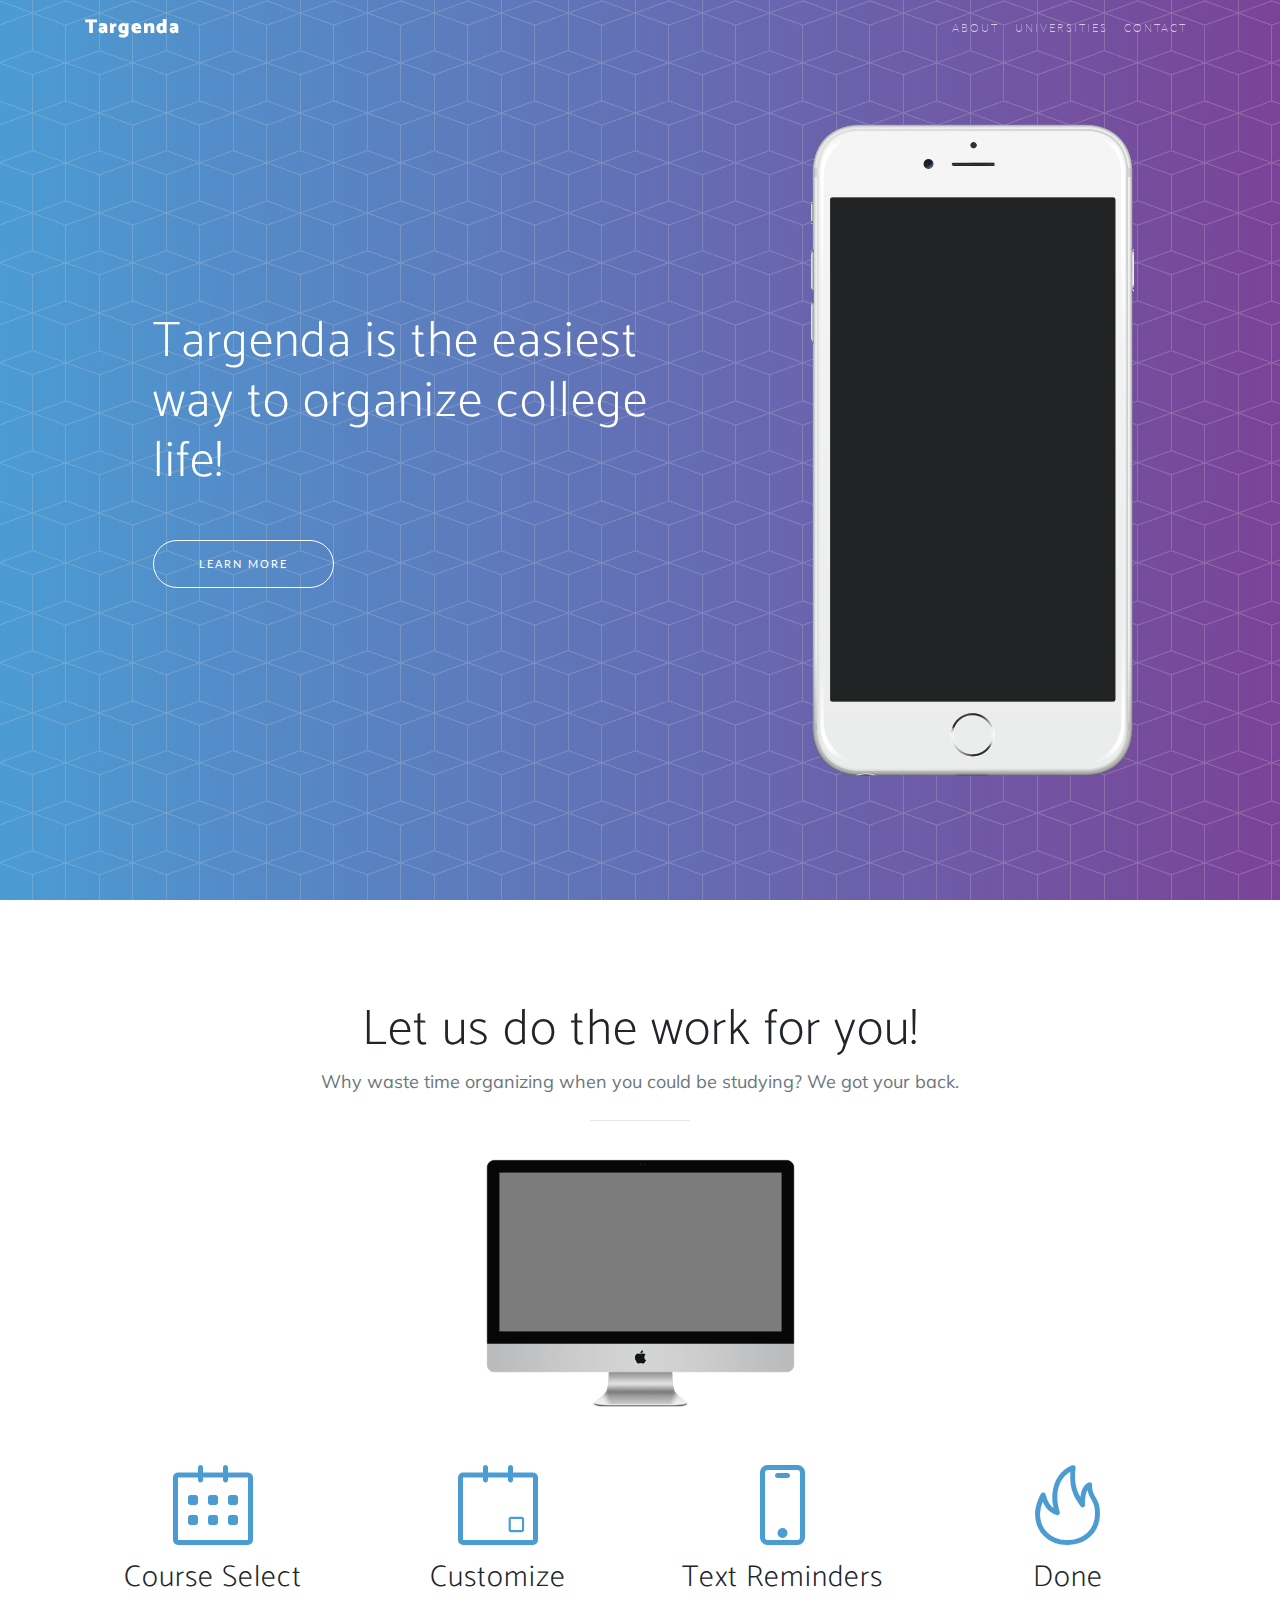
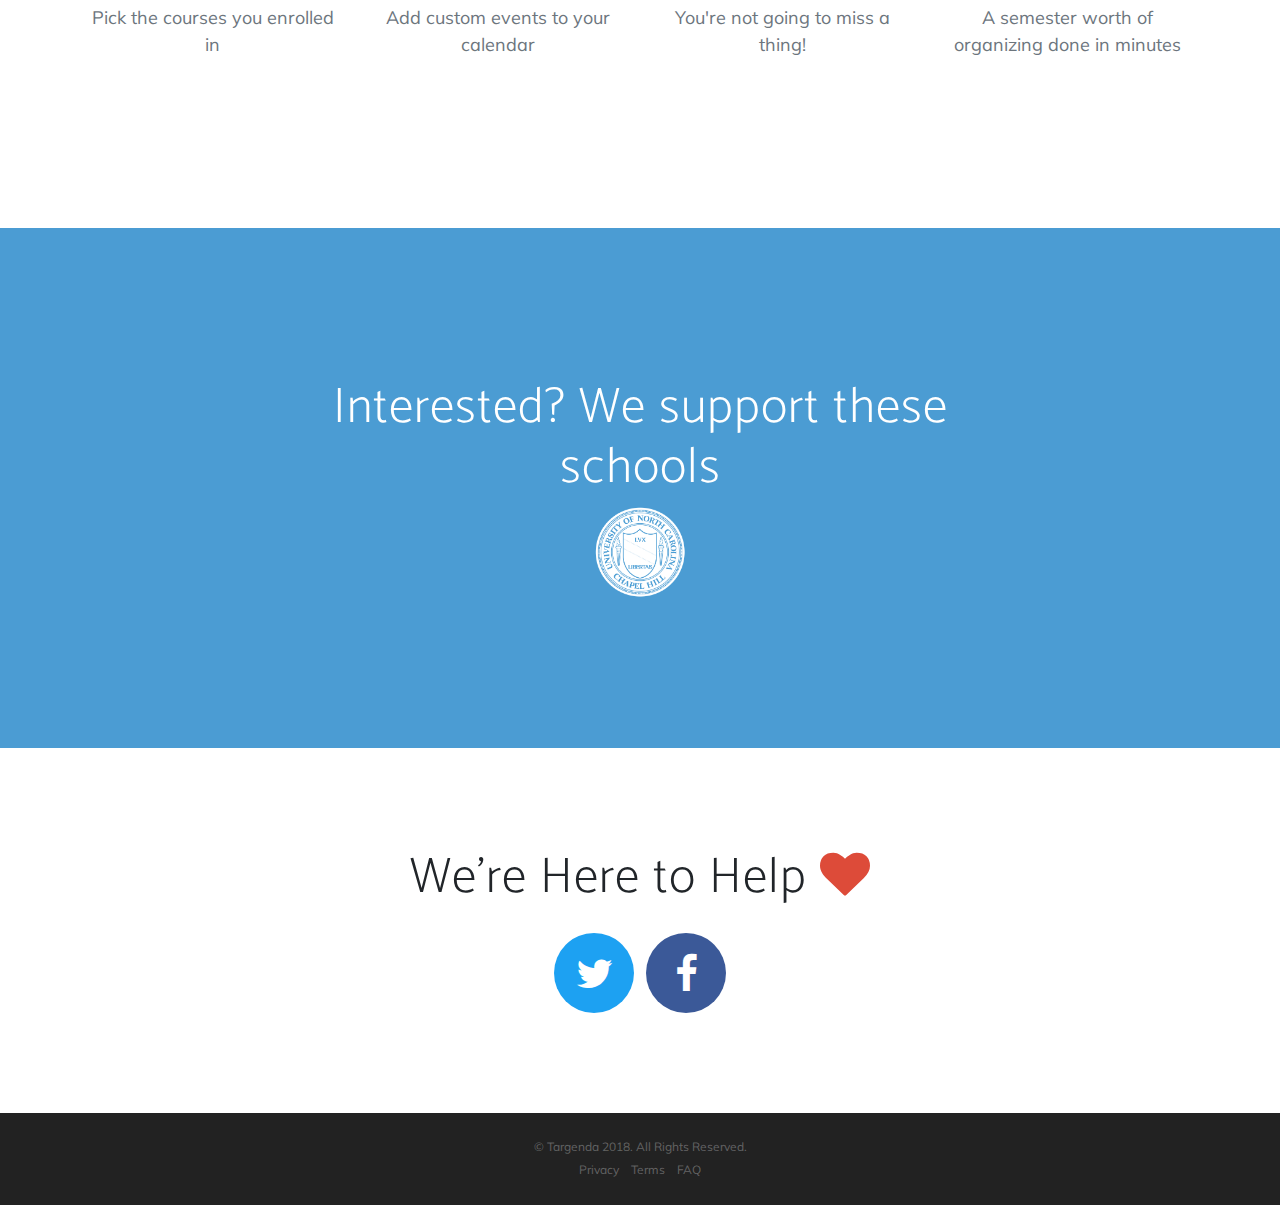
==== index.html @ 4f184810 "init" ====
<!DOCTYPE html>
<html lang="en">

  <head>

    <meta charset="utf-8">
    <meta name="viewport" content="width=device-width, initial-scale=1, shrink-to-fit=no">
    <meta name="description" content="">
    <meta name="author" content="">

    <title>Targenda: College Planner</title>

    <link href="vendor/bootstrap/css/bootstrap.min.css" rel="stylesheet">

    <link rel="stylesheet" href="vendor/font-awesome/css/font-awesome.min.css">
    <link rel="stylesheet" href="vendor/simple-line-icons/css/simple-line-icons.css">
    <link href="https://fonts.googleapis.com/css?family=Lato" rel="stylesheet">
    <link href="https://fonts.googleapis.com/css?family=Catamaran:100,200,300,400,500,600,700,800,900" rel="stylesheet">
    <link href="https://fonts.googleapis.com/css?family=Muli" rel="stylesheet">

    <link rel="stylesheet" href="device-mockups/device-mockups.min.css">

    <link href="css/new-age.css" rel="stylesheet">

  </head>

  <body id="page-top">

    <!-- Navigation -->
    <nav class="navbar navbar-expand-lg navbar-light fixed-top" id="mainNav">
      <div class="container">
        <a class="navbar-brand js-scroll-trigger" href="#page-top">Targenda</a>
        <button class="navbar-toggler navbar-toggler-right" type="button" data-toggle="collapse" data-target="#navbarResponsive" aria-controls="navbarResponsive" aria-expanded="false" aria-label="Toggle navigation">
          Menu
          <i class="fa fa-bars"></i>
        </button>
        <div class="collapse navbar-collapse" id="navbarResponsive">
          <ul class="navbar-nav ml-auto">
            <li class="nav-item">
              <a class="nav-link js-scroll-trigger" href="#features">About</a>
            </li>
            <li class="nav-item">
              <a class="nav-link js-scroll-trigger" href="#download">Universities</a>
            </li>
            <li class="nav-item">
              <a class="nav-link js-scroll-trigger" href="#contact">Contact</a>
            </li>
          </ul>
        </div>
      </div>
    </nav>

    <header class="masthead">
      <div class="container h-100">
        <div class="row h-100">
          <div class="col-lg-7 my-auto">
            <div class="header-content mx-auto">
              <h1 class="mb-5">Targenda is the easiest way to organize college life!</h1>
              <a href="#features" class="btn btn-outline btn-xl js-scroll-trigger">Learn More</a>
            </div>
          </div>
          <div class="col-lg-5 my-auto">
            <div class="device-container">
              <div class="device-mockup iphone6_plus portrait white">
                <div class="device">
                  <div class="screen">
                    <!-- Demo image for screen mockup, you can put an image here, some HTML, an animation, video, or anything else! -->
                    <img src="" class="img-fluid" alt="">
                  </div>
                  <div class="button">
                    <!-- You can hook the "home button" to some JavaScript events or just remove it -->
                  </div>
                </div>
              </div>
            </div>
          </div>
        </div>
      </div>
    </header>

    <section class="features" id="features">
      <div class="container">
        <div class="section-heading text-center">
          <h2>Let us do the work for you!</h2>
          <p class="text-muted">Why waste time organizing when you could be studying? We got your back.</p>
          <hr>
        </div>
        <div class="row">
          <div class="col-lg-4 my-auto" style="margin:auto">
            <div class="device-container" style="margin-top: -20%;">
              <div class="device-mockup imac portrait white">
                <div class="device">
                  <div class="screen">
                    <!-- Demo image for screen mockup, you can put an image here, some HTML, an animation, video, or anything else! -->
                    <img src="" class="img-fluid" alt="">
                  </div>
                  <div class="button">
                    <!-- You can hook the "home button" to some JavaScript events or just remove it -->
                  </div>
                </div>
              </div>
            </div>
          </div>
            <div class="container-fluid">
              <div class="row">
                <div class="col-lg-3">
                  <div class="feature-item">
                    <i class="icon-calendar text-primary"></i>
                    <h3>Course Select</h3>
                    <p class="text-muted">Pick the courses you enrolled in</p>
                  </div>
                </div>
                <div class="col-lg-3">
                  <div class="feature-item">
                    <i class="icon-event text-primary"></i>
                    <h3>Customize</h3>
                    <p class="text-muted">Add custom events to your calendar</p>
                  </div>
                </div>
                <div class="col-lg-3">
                  <div class="feature-item">
                    <i class="icon-screen-smartphone text-primary"></i>
                    <h3>Text Reminders</h3>
                    <p class="text-muted">You're not going to miss a thing!</p>
                  </div>
                </div>
                <div class="col-lg-3">
                  <div class="feature-item">
                    <i class="icon-fire text-primary"></i>
                    <h3>Done</h3>
                    <p class="text-muted">A semester worth of organizing done in minutes</p>
                  </div>
                </div>
              </div>
            </div>
        </div>
      </div>
    </section>

    <section class="download bg-primary text-center" id="download">
      <div class="container">
        <div class="row">
          <div class="col-md-8 mx-auto">
            <h2 class="section-heading" style="font-size: 50px;">Interested? We support these schools</h2>
            <div class="col-sm-2" style="margin:auto">
                <div class="ratio img-responsive img-circle" style="background-image: url(img/unc.png);"></div>
            </div>
          </div>
        </div>
      </div>
    </section>

      <section class="contact bg-primary" id="contact" style="background-color: white !important;">
      <div class="container">
        <h2>We're Here to Help
          <i class="fa fa-heart"></i>
        </h2>
        <ul class="list-inline list-social">
          <li class="list-inline-item social-twitter">
            <a href="#">
              <i class="fa fa-twitter"></i>
            </a>
          </li>
          <li class="list-inline-item social-facebook">
            <a href="#">
              <i class="fa fa-facebook"></i>
            </a>
          </li>
        </ul>
      </div>
    </section>

    <footer>
      <div class="container">
        <p>&copy; Targenda 2018. All Rights Reserved.</p>
        <ul class="list-inline">
          <li class="list-inline-item">
            <a href="#">Privacy</a>
          </li>
          <li class="list-inline-item">
            <a href="#">Terms</a>
          </li>
          <li class="list-inline-item">
            <a href="#">FAQ</a>
          </li>
        </ul>
      </div>
    </footer>

    <!-- Bootstrap core JavaScript -->
    <script src="vendor/jquery/jquery.min.js"></script>
    <script src="vendor/bootstrap/js/bootstrap.bundle.min.js"></script>

    <!-- Plugin JavaScript -->
    <script src="vendor/jquery-easing/jquery.easing.min.js"></script>

    <!-- Custom scripts for this template -->
    <script src="js/new-age.min.js"></script>

  </body>

</html>
---- vendor/simple-line-icons/css/simple-line-icons.css ----
@font-face {
  font-family: 'simple-line-icons';
  src: url('../fonts/Simple-Line-Icons.eot?v=2.4.0');
  src: url('../fonts/Simple-Line-Icons.eot?v=2.4.0#iefix') format('embedded-opentype'), url('../fonts/Simple-Line-Icons.woff2?v=2.4.0') format('woff2'), url('../fonts/Simple-Line-Icons.ttf?v=2.4.0') format('truetype'), url('../fonts/Simple-Line-Icons.woff?v=2.4.0') format('woff'), url('../fonts/Simple-Line-Icons.svg?v=2.4.0#simple-line-icons') format('svg');
  font-weight: normal;
  font-style: normal;
}
/*
 Use the following CSS code if you want to have a class per icon.
 Instead of a list of all class selectors, you can use the generic [class*="icon-"] selector, but it's slower:
*/
.icon-user,
.icon-people,
.icon-user-female,
.icon-user-follow,
.icon-user-following,
.icon-user-unfollow,
.icon-login,
.icon-logout,
.icon-emotsmile,
.icon-phone,
.icon-call-end,
.icon-call-in,
.icon-call-out,
.icon-map,
.icon-location-pin,
.icon-direction,
.icon-directions,
.icon-compass,
.icon-layers,
.icon-menu,
.icon-list,
.icon-options-vertical,
.icon-options,
.icon-arrow-down,
.icon-arrow-left,
.icon-arrow-right,
.icon-arrow-up,
.icon-arrow-up-circle,
.icon-arrow-left-circle,
.icon-arrow-right-circle,
.icon-arrow-down-circle,
.icon-check,
.icon-clock,
.icon-plus,
.icon-minus,
.icon-close,
.icon-event,
.icon-exclamation,
.icon-organization,
.icon-trophy,
.icon-screen-smartphone,
.icon-screen-desktop,
.icon-plane,
.icon-notebook,
.icon-mustache,
.icon-mouse,
.icon-magnet,
.icon-energy,
.icon-disc,
.icon-cursor,
.icon-cursor-move,
.icon-crop,
.icon-chemistry,
.icon-speedometer,
.icon-shield,
.icon-screen-tablet,
.icon-magic-wand,
.icon-hourglass,
.icon-graduation,
.icon-ghost,
.icon-game-controller,
.icon-fire,
.icon-eyeglass,
.icon-envelope-open,
.icon-envelope-letter,
.icon-bell,
.icon-badge,
.icon-anchor,
.icon-wallet,
.icon-vector,
.icon-speech,
.icon-puzzle,
.icon-printer,
.icon-present,
.icon-playlist,
.icon-pin,
.icon-picture,
.icon-handbag,
.icon-globe-alt,
.icon-globe,
.icon-folder-alt,
.icon-folder,
.icon-film,
.icon-feed,
.icon-drop,
.icon-drawer,
.icon-docs,
.icon-doc,
.icon-diamond,
.icon-cup,
.icon-calculator,
.icon-bubbles,
.icon-briefcase,
.icon-book-open,
.icon-basket-loaded,
.icon-basket,
.icon-bag,
.icon-action-undo,
.icon-action-redo,
.icon-wrench,
.icon-umbrella,
.icon-trash,
.icon-tag,
.icon-support,
.icon-frame,
.icon-size-fullscreen,
.icon-size-actual,
.icon-shuffle,
.icon-share-alt,
.icon-share,
.icon-rocket,
.icon-question,
.icon-pie-chart,
.icon-pencil,
.icon-note,
.icon-loop,
.icon-home,
.icon-grid,
.icon-graph,
.icon-microphone,
.icon-music-tone-alt,
.icon-music-tone,
.icon-earphones-alt,
.icon-earphones,
.icon-equalizer,
.icon-like,
.icon-dislike,
.icon-control-start,
.icon-control-rewind,
.icon-control-play,
.icon-control-pause,
.icon-control-forward,
.icon-control-end,
.icon-volume-1,
.icon-volume-2,
.icon-volume-off,
.icon-calendar,
.icon-bulb,
.icon-chart,
.icon-ban,
.icon-bubble,
.icon-camrecorder,
.icon-camera,
.icon-cloud-download,
.icon-cloud-upload,
.icon-envelope,
.icon-eye,
.icon-flag,
.icon-heart,
.icon-info,
.icon-key,
.icon-link,
.icon-lock,
.icon-lock-open,
.icon-magnifier,
.icon-magnifier-add,
.icon-magnifier-remove,
.icon-paper-clip,
.icon-paper-plane,
.icon-power,
.icon-refresh,
.icon-reload,
.icon-settings,
.icon-star,
.icon-symbol-female,
.icon-symbol-male,
.icon-target,
.icon-credit-card,
.icon-paypal,
.icon-social-tumblr,
.icon-social-twitter,
.icon-social-facebook,
.icon-social-instagram,
.icon-social-linkedin,
.icon-social-pinterest,
.icon-social-github,
.icon-social-google,
.icon-social-reddit,
.icon-social-skype,
.icon-social-dribbble,
.icon-social-behance,
.icon-social-foursqare,
.icon-social-soundcloud,
.icon-social-spotify,
.icon-social-stumbleupon,
.icon-social-youtube,
.icon-social-dropbox,
.icon-social-vkontakte,
.icon-social-steam {
  font-family: 'simple-line-icons';
  speak: none;
  font-style: normal;
  font-weight: normal;
  font-variant: normal;
  text-transform: none;
  line-height: 1;
  /* Better Font Rendering =========== */
  -webkit-font-smoothing: antialiased;
  -moz-osx-font-smoothing: grayscale;
}
.icon-user:before {
  content: "\e005";
}
.icon-people:before {
  content: "\e001";
}
.icon-user-female:before {
  content: "\e000";
}
.icon-user-follow:before {
  content: "\e002";
}
.icon-user-following:before {
  content: "\e003";
}
.icon-user-unfollow:before {
  content: "\e004";
}
.icon-login:before {
  content: "\e066";
}
.icon-logout:before {
  content: "\e065";
}
.icon-emotsmile:before {
  content: "\e021";
}
.icon-phone:before {
  content: "\e600";
}
.icon-call-end:before {
  content: "\e048";
}
.icon-call-in:before {
  content: "\e047";
}
.icon-call-out:before {
  content: "\e046";
}
.icon-map:before {
  content: "\e033";
}
.icon-location-pin:before {
  content: "\e096";
}
.icon-direction:before {
  content: "\e042";
}
.icon-directions:before {
  content: "\e041";
}
.icon-compass:before {
  content: "\e045";
}
.icon-layers:before {
  content: "\e034";
}
.icon-menu:before {
  content: "\e601";
}
.icon-list:before {
  content: "\e067";
}
.icon-options-vertical:before {
  content: "\e602";
}
.icon-options:before {
  content: "\e603";
}
.icon-arrow-down:before {
  content: "\e604";
}
.icon-arrow-left:before {
  content: "\e605";
}
.icon-arrow-right:before {
  content: "\e606";
}
.icon-arrow-up:before {
  content: "\e607";
}
.icon-arrow-up-circle:before {
  content: "\e078";
}
.icon-arrow-left-circle:before {
  content: "\e07a";
}
.icon-arrow-right-circle:before {
  content: "\e079";
}
.icon-arrow-down-circle:before {
  content: "\e07b";
}
.icon-check:before {
  content: "\e080";
}
.icon-clock:before {
  content: "\e081";
}
.icon-plus:before {
  content: "\e095";
}
.icon-minus:before {
  content: "\e615";
}
.icon-close:before {
  content: "\e082";
}
.icon-event:before {
  content: "\e619";
}
.icon-exclamation:before {
  content: "\e617";
}
.icon-organization:before {
  content: "\e616";
}
.icon-trophy:before {
  content: "\e006";
}
.icon-screen-smartphone:before {
  content: "\e010";
}
.icon-screen-desktop:before {
  content: "\e011";
}
.icon-plane:before {
  content: "\e012";
}
.icon-notebook:before {
  content: "\e013";
}
.icon-mustache:before {
  content: "\e014";
}
.icon-mouse:before {
  content: "\e015";
}
.icon-magnet:before {
  content: "\e016";
}
.icon-energy:before {
  content: "\e020";
}
.icon-disc:before {
  content: "\e022";
}
.icon-cursor:before {
  content: "\e06e";
}
.icon-cursor-move:before {
  content: "\e023";
}
.icon-crop:before {
  content: "\e024";
}
.icon-chemistry:before {
  content: "\e026";
}
.icon-speedometer:before {
  content: "\e007";
}
.icon-shield:before {
  content: "\e00e";
}
.icon-screen-tablet:before {
  content: "\e00f";
}
.icon-magic-wand:before {
  content: "\e017";
}
.icon-hourglass:before {
  content: "\e018";
}
.icon-graduation:before {
  content: "\e019";
}
.icon-ghost:before {
  content: "\e01a";
}
.icon-game-controller:before {
  content: "\e01b";
}
.icon-fire:before {
  content: "\e01c";
}
.icon-eyeglass:before {
  content: "\e01d";
}
.icon-envelope-open:before {
  content: "\e01e";
}
.icon-envelope-letter:before {
  content: "\e01f";
}
.icon-bell:before {
  content: "\e027";
}
.icon-badge:before {
  content: "\e028";
}
.icon-anchor:before {
  content: "\e029";
}
.icon-wallet:before {
  content: "\e02a";
}
.icon-vector:before {
  content: "\e02b";
}
.icon-speech:before {
  content: "\e02c";
}
.icon-puzzle:before {
  content: "\e02d";
}
.icon-printer:before {
  content: "\e02e";
}
.icon-present:before {
  content: "\e02f";
}
.icon-playlist:before {
  content: "\e030";
}
.icon-pin:before {
  content: "\e031";
}
.icon-picture:before {
  content: "\e032";
}
.icon-handbag:before {
  content: "\e035";
}
.icon-globe-alt:before {
  content: "\e036";
}
.icon-globe:before {
  content: "\e037";
}
.icon-folder-alt:before {
  content: "\e039";
}
.icon-folder:before {
  content: "\e089";
}
.icon-film:before {
  content: "\e03a";
}
.icon-feed:before {
  content: "\e03b";
}
.icon-drop:before {
  content: "\e03e";
}
.icon-drawer:before {
  content: "\e03f";
}
.icon-docs:before {
  content: "\e040";
}
.icon-doc:before {
  content: "\e085";
}
.icon-diamond:before {
  content: "\e043";
}
.icon-cup:before {
  content: "\e044";
}
.icon-calculator:before {
  content: "\e049";
}
.icon-bubbles:before {
  content: "\e04a";
}
.icon-briefcase:before {
  content: "\e04b";
}
.icon-book-open:before {
  content: "\e04c";
}
.icon-basket-loaded:before {
  content: "\e04d";
}
.icon-basket:before {
  content: "\e04e";
}
.icon-bag:before {
  content: "\e04f";
}
.icon-action-undo:before {
  content: "\e050";
}
.icon-action-redo:before {
  content: "\e051";
}
.icon-wrench:before {
  content: "\e052";
}
.icon-umbrella:before {
  content: "\e053";
}
.icon-trash:before {
  content: "\e054";
}
.icon-tag:before {
  content: "\e055";
}
.icon-support:before {
  content: "\e056";
}
.icon-frame:before {
  content: "\e038";
}
.icon-size-fullscreen:before {
  content: "\e057";
}
.icon-size-actual:before {
  content: "\e058";
}
.icon-shuffle:before {
  content: "\e059";
}
.icon-share-alt:before {
  content: "\e05a";
}
.icon-share:before {
  content: "\e05b";
}
.icon-rocket:before {
  content: "\e05c";
}
.icon-question:before {
  content: "\e05d";
}
.icon-pie-chart:before {
  content: "\e05e";
}
.icon-pencil:before {
  content: "\e05f";
}
.icon-note:before {
  content: "\e060";
}
.icon-loop:before {
  content: "\e064";
}
.icon-home:before {
  content: "\e069";
}
.icon-grid:before {
  content: "\e06a";
}
.icon-graph:before {
  content: "\e06b";
}
.icon-microphone:before {
  content: "\e063";
}
.icon-music-tone-alt:before {
  content: "\e061";
}
.icon-music-tone:before {
  content: "\e062";
}
.icon-earphones-alt:before {
  content: "\e03c";
}
.icon-earphones:before {
  content: "\e03d";
}
.icon-equalizer:before {
  content: "\e06c";
}
.icon-like:before {
  content: "\e068";
}
.icon-dislike:before {
  content: "\e06d";
}
.icon-control-start:before {
  content: "\e06f";
}
.icon-control-rewind:before {
  content: "\e070";
}
.icon-control-play:before {
  content: "\e071";
}
.icon-control-pause:before {
  content: "\e072";
}
.icon-control-forward:before {
  content: "\e073";
}
.icon-control-end:before {
  content: "\e074";
}
.icon-volume-1:before {
  content: "\e09f";
}
.icon-volume-2:before {
  content: "\e0a0";
}
.icon-volume-off:before {
  content: "\e0a1";
}
.icon-calendar:before {
  content: "\e075";
}
.icon-bulb:before {
  content: "\e076";
}
.icon-chart:before {
  content: "\e077";
}
.icon-ban:before {
  content: "\e07c";
}
.icon-bubble:before {
  content: "\e07d";
}
.icon-camrecorder:before {
  content: "\e07e";
}
.icon-camera:before {
  content: "\e07f";
}
.icon-cloud-download:before {
  content: "\e083";
}
.icon-cloud-upload:before {
  content: "\e084";
}
.icon-envelope:before {
  content: "\e086";
}
.icon-eye:before {
  content: "\e087";
}
.icon-flag:before {
  content: "\e088";
}
.icon-heart:before {
  content: "\e08a";
}
.icon-info:before {
  content: "\e08b";
}
.icon-key:before {
  content: "\e08c";
}
.icon-link:before {
  content: "\e08d";
}
.icon-lock:before {
  content: "\e08e";
}
.icon-lock-open:before {
  content: "\e08f";
}
.icon-magnifier:before {
  content: "\e090";
}
.icon-magnifier-add:before {
  content: "\e091";
}
.icon-magnifier-remove:before {
  content: "\e092";
}
.icon-paper-clip:before {
  content: "\e093";
}
.icon-paper-plane:before {
  content: "\e094";
}
.icon-power:before {
  content: "\e097";
}
.icon-refresh:before {
  content: "\e098";
}
.icon-reload:before {
  content: "\e099";
}
.icon-settings:before {
  content: "\e09a";
}
.icon-star:before {
  content: "\e09b";
}
.icon-symbol-female:before {
  content: "\e09c";
}
.icon-symbol-male:before {
  content: "\e09d";
}
.icon-target:before {
  content: "\e09e";
}
.icon-credit-card:before {
  content: "\e025";
}
.icon-paypal:before {
  content: "\e608";
}
.icon-social-tumblr:before {
  content: "\e00a";
}
.icon-social-twitter:before {
  content: "\e009";
}
.icon-social-facebook:before {
  content: "\e00b";
}
.icon-social-instagram:before {
  content: "\e609";
}
.icon-social-linkedin:before {
  content: "\e60a";
}
.icon-social-pinterest:before {
  content: "\e60b";
}
.icon-social-github:before {
  content: "\e60c";
}
.icon-social-google:before {
  content: "\e60d";
}
.icon-social-reddit:before {
  content: "\e60e";
}
.icon-social-skype:before {
  content: "\e60f";
}
.icon-social-dribbble:before {
  content: "\e00d";
}
.icon-social-behance:before {
  content: "\e610";
}
.icon-social-foursqare:before {
  content: "\e611";
}
.icon-social-soundcloud:before {
  content: "\e612";
}
.icon-social-spotify:before {
  content: "\e613";
}
.icon-social-stumbleupon:before {
  content: "\e614";
}
.icon-social-youtube:before {
  content: "\e008";
}
.icon-social-dropbox:before {
  content: "\e00c";
}
.icon-social-vkontakte:before {
  content: "\e618";
}
.icon-social-steam:before {
  content: "\e620";
}
---- device-mockups/device-mockups.min.css ----
.device-mockup{position:relative;width:100%;padding-bottom:61.775701%}.device-mockup>.device{position:absolute;top:0;bottom:0;left:0;right:0;width:100%;height:100%;background-size:100% 100%;background-repeat:no-repeat;background-image:url(macbook/macbook.png)}.device-mockup>.device>.screen{position:absolute;top:11.0438729%;bottom:14.6747352%;left:13.364486%;right:13.364486%;overflow:hidden}.device-mockup>.device>.button{position:absolute;top:0;left:0;display:none;overflow:hidden;border-radius:100%;-webkit-border-radius:100%;-moz-border-radius:100%;cursor:pointer}.device-mockup.imac{padding-bottom:81.230769%}.device-mockup.imac>.device{background-image:url(imac/imac.png)}.device-mockup.imac>.device>.screen{top:8.20707071%;bottom:31.6919192%;left:6.61538462%;right:6.61538462%}.device-mockup.macbook{padding-bottom:61.775701%}.device-mockup.macbook>.device{background-image:url(macbook/macbook.png)}.device-mockup.macbook>.device>.screen{top:11.0438729%;bottom:14.6747352%;left:13.364486%;right:13.364486%}.device-mockup.macbook_2015{padding-bottom:57.5%}.device-mockup.macbook_2015.grey>.device,.device-mockup.macbook_2015>.device{background-image:url(macbook_2015/grey.png)}.device-mockup.macbook_2015.silver>.device,.device-mockup.macbook_2015>.device{background-image:url(macbook_2015/silver.png)}.device-mockup.macbook_2015.gold>.device,.device-mockup.macbook_2015>.device{background-image:url(macbook_2015/gold.png)}.device-mockup.macbook_2015>.device>.screen{top:7.5%;bottom:10.9%;left:12.46%;right:12.56%}.device-mockup.iphone5,.device-mockup.iphone5.portrait{padding-bottom:210.57%}.device-mockup.iphone5.landscape{padding-bottom:47.49%}.device-mockup.iphone5.black>.device,.device-mockup.iphone5.portrait.black>.device,.device-mockup.iphone5>.device{background-image:url(iphone5/iphone5_port_black.png)}.device-mockup.iphone5.landscape.black>.device,.device-mockup.iphone5.landscape>.device{background-image:url(iphone5/iphone5_land_black.png)}.device-mockup.iphone5.portrait.white>.device,.device-mockup.iphone5.white>.device{background-image:url(iphone5/iphone5_port_white.png)}.device-mockup.iphone5.landscape.white>.device{background-image:url(iphone5/iphone5_land_white.png)}.device-mockup.iphone5.portrait>.device>.screen,.device-mockup.iphone5>.device>.screen{top:14.78%;bottom:13.78%;left:8.77%;right:7.77%}.device-mockup.iphone5.landscape>.device>.screen{top:7.422488%;bottom:8.422488%;left:14.919127%;right:14.019127%}.device-mockup.iphone5.portrait>.device>.button,.device-mockup.iphone5>.device>.button{display:block;top:88.3%;bottom:2.5%;left:40%;right:40%}.device-mockup.iphone5.landscape>.device>.button{display:block;top:40%;bottom:41%;left:88.4%;right:2.3%}.device-mockup.iphone_se,.device-mockup.iphone_se.portrait{padding-bottom:209.83%}.device-mockup.iphone_se.landscape{padding-bottom:47.66%}.device-mockup.iphone_se.black>.device,.device-mockup.iphone_se.portrait.black>.device,.device-mockup.iphone_se>.device{background-image:url(iphone_se/iphone_se_port_black.png)}.device-mockup.iphone_se.landscape.black>.device,.device-mockup.iphone_se.landscape>.device{background-image:url(iphone_se/iphone_se_land_black.png)}.device-mockup.iphone_se.portrait.white>.device,.device-mockup.iphone_se.white>.device{background-image:url(iphone_se/iphone_se_port_white.png)}.device-mockup.iphone_se.landscape.white>.device{background-image:url(iphone_se/iphone_se_land_white.png)}.device-mockup.iphone_se.gold>.device,.device-mockup.iphone_se.portrait.gold>.device{background-image:url(iphone_se/iphone_se_port_gold.png)}.device-mockup.iphone_se.landscape.gold>.device{background-image:url(iphone_se/iphone_se_land_gold.png)}.device-mockup.iphone_se.portrait.rose>.device,.device-mockup.iphone_se.rose>.device{background-image:url(iphone_se/iphone_se_port_rose.png)}.device-mockup.iphone_se.landscape.rose>.device{background-image:url(iphone_se/iphone_se_land_rose.png)}.device-mockup.iphone_se.portrait>.device>.screen,.device-mockup.iphone_se>.device>.screen{top:16.28%;bottom:16.28%;left:11.77%;right:11.77%}.device-mockup.iphone_se.landscape>.device>.screen{top:11.722488%;bottom:11.722488%;left:16.0191273%;right:16.0191273%}.device-mockup.iphone_se.portrait>.device>.button,.device-mockup.iphone_se>.device>.button{display:block;top:86.3%;bottom:5.5%;left:42%;right:42%}.device-mockup.iphone_se.landscape>.device>.button{display:block;top:42%;bottom:42%;left:86.4%;right:5.1%}.device-mockup.iphone6,.device-mockup.iphone6.portrait{padding-bottom:207.19%}.device-mockup.iphone6.landscape{padding-bottom:48.76%}.device-mockup.iphone6.black>.device,.device-mockup.iphone6.portrait.black>.device,.device-mockup.iphone6>.device{background-image:url(iphone_6/iphone_6_port_black.png)}.device-mockup.iphone6.landscape.black>.device,.device-mockup.iphone6.landscape>.device{background-image:url(iphone_6/iphone_6_land_black.png)}.device-mockup.iphone6.portrait.white>.device,.device-mockup.iphone6.white>.device{background-image:url(iphone_6/iphone_6_port_white.png)}.device-mockup.iphone6.landscape.white>.device{background-image:url(iphone_6/iphone_6_land_white.png)}.device-mockup.iphone6.gold>.device,.device-mockup.iphone6.portrait.gold>.device{background-image:url(iphone_6/iphone_6_port_gold.png)}.device-mockup.iphone6.landscape.gold>.device{background-image:url(iphone_6/iphone_6_land_gold.png)}.device-mockup.iphone6.portrait>.device>.screen,.device-mockup.iphone6>.device>.screen{top:12.58%;bottom:12.88%;left:6.77%;right:6.77%}.device-mockup.iphone6.landscape>.device>.screen{top:6.77%;bottom:6.77%;left:12.58%;right:12.88%}.device-mockup.iphone6.portrait>.device>.button,.device-mockup.iphone6>.device>.button{display:block;top:88.6%;bottom:3.2%;left:42%;right:42%}.device-mockup.iphone6.landscape>.device>.button{display:block;top:42%;bottom:42%;left:88.6%;right:3.2%}.device-mockup.iphone6_plus,.device-mockup.iphone6_plus.portrait{padding-bottom:201.76%}.device-mockup.iphone6_plus.landscape{padding-bottom:49.56%}.device-mockup.iphone6_plus.black>.device,.device-mockup.iphone6_plus.portrait.black>.device,.device-mockup.iphone6_plus>.device{background-image:url(iphone_6_plus/iphone_6_plus_black_port.png)}.device-mockup.iphone6_plus.landscape.black>.device,.device-mockup.iphone6_plus.landscape>.device{background-image:url(iphone_6_plus/iphone_6_plus_black_land.png)}.device-mockup.iphone6_plus.portrait.white>.device,.device-mockup.iphone6_plus.white>.device{background-image:url(iphone_6_plus/iphone_6_plus_white_port.png)}.device-mockup.iphone6_plus.landscape.white>.device{background-image:url(iphone_6_plus/iphone_6_plus_white_land.png)}.device-mockup.iphone6_plus.gold>.device,.device-mockup.iphone6_plus.portrait.gold>.device{background-image:url(iphone_6_plus/iphone_6_plus_gold_port.png)}.device-mockup.iphone6_plus.landscape.gold>.device{background-image:url(iphone_6_plus/iphone_6_plus_gold_land.png)}.device-mockup.iphone6_plus.portrait>.device>.screen,.device-mockup.iphone6_plus>.device>.screen{top:11.58%;bottom:11.58%;left:5.97%;right:5.97%}.device-mockup.iphone6_plus.landscape>.device>.screen{top:5.97%;bottom:5.97%;left:11.38%;right:11.58%}.device-mockup.iphone6_plus.portrait>.device>.button,.device-mockup.iphone6_plus>.device>.button{display:block;top:89.9%;bottom:3.2%;left:43%;right:43%}.device-mockup.iphone6_plus.landscape>.device>.button{display:block;top:43%;bottom:43%;left:89.9%;right:3.2%}.device-mockup.ipad,.device-mockup.ipad.portrait{padding-bottom:128.406276%}.device-mockup.ipad.landscape{padding-bottom:79.9086758%}.device-mockup.ipad.black>.device,.device-mockup.ipad.portrait.black>.device,.device-mockup.ipad>.device{background-image:url(ipad/ipad_port_black.png)}.device-mockup.ipad.portrait.white>.device,.device-mockup.ipad.white>.device{background-image:url(ipad/ipad_port_white.png)}.device-mockup.ipad.landscape.black>.device,.device-mockup.ipad.landscape>.device{background-image:url(ipad/ipad_land_black.png)}.device-mockup.ipad.landscape.white>.device{background-image:url(ipad/ipad_land_white.png)}.device-mockup.ipad.portrait>.device>.screen,.device-mockup.ipad>.device>.screen{top:12.025723%;bottom:12.154341%;left:13.45995%;right:13.45995%}.device-mockup.ipad.landscape>.device>.screen{top:13.87755102%;bottom:13.87755102%;left:11.5459883%;right:11.5459883%}.device-mockup.ipad.portrait>.device>.button,.device-mockup.ipad>.device>.button{display:block;top:90.2%;bottom:5.5%;left:47.3%;right:47.3%}.device-mockup.ipad.landscape>.device>.button{display:block;top:47.3%;bottom:47.3%;left:90.8%;right:4.9%}.device-mockup.ipad_air,.device-mockup.ipad_air.portrait{padding-bottom:141.27%}.device-mockup.ipad_air.landscape{padding-bottom:70.79%}.device-mockup.ipad_air.grey>.device,.device-mockup.ipad_air.portrait.grey>.device,.device-mockup.ipad_air>.device{background-image:url(ipad_air/ipad_air_gray_port.png)}.device-mockup.ipad_air.portrait.silver>.device,.device-mockup.ipad_air.silver>.device{background-image:url(ipad_air/ipad_air_silver_port.png)}.device-mockup.ipad_air.landscape.grey>.device,.device-mockup.ipad_air.landscape>.device{background-image:url(ipad_air/ipad_air_gray_land.png)}.device-mockup.ipad_air.landscape.silver>.device{background-image:url(ipad_air/ipad_air_silver_land.png)}.device-mockup.ipad_air.portrait>.device>.screen,.device-mockup.ipad_air>.device>.screen{top:9.025723%;bottom:9.154341%;left:7.45995%;right:6.45995%}.device-mockup.ipad_air.landscape>.device>.screen{top:6.877551%;bottom:6.877551%;left:9.545988%;right:9.545988%}.device-mockup.ipad_air.portrait>.device>.button,.device-mockup.ipad_air>.device>.button{display:block;top:93.2%;bottom:2.5%;left:47.3%;right:47.3%}.device-mockup.ipad_air.landscape>.device>.button{display:block;top:47.3%;bottom:47.3%;left:93.1%;right:2.1%}.device-mockup.ipad_air_2,.device-mockup.ipad_air_2.portrait{padding-bottom:141.38%}.device-mockup.ipad_air_2.landscape{padding-bottom:70.73%}.device-mockup.ipad_air_2.grey>.device,.device-mockup.ipad_air_2.portrait.grey>.device,.device-mockup.ipad_air_2>.device{background-image:url(ipad_air_2/ipad_air_2_gray_port.png)}.device-mockup.ipad_air_2.portrait.silver>.device,.device-mockup.ipad_air_2.silver>.device{background-image:url(ipad_air_2/ipad_air_2_silver_port.png)}.device-mockup.ipad_air_2.gold>.device,.device-mockup.ipad_air_2.portrait.gold>.device{background-image:url(ipad_air_2/ipad_air_2_gold_port.png)}.device-mockup.ipad_air_2.landscape.grey>.device,.device-mockup.ipad_air_2.landscape>.device{background-image:url(ipad_air_2/ipad_air_2_gray_land.png)}.device-mockup.ipad_air_2.landscape.silver>.device{background-image:url(ipad_air_2/ipad_air_2_silver_land.png)}.device-mockup.ipad_air_2.landscape.gold>.device{background-image:url(ipad_air_2/ipad_air_2_gold_land.png)}.device-mockup.ipad_air_2.portrait>.device>.screen,.device-mockup.ipad_air_2>.device>.screen{top:9.025723%;bottom:8.854341%;left:6.15995%;right:6.15995%}.device-mockup.ipad_air_2.landscape>.device>.screen{top:6.277551%;bottom:6.277551%;left:8.545988%;right:8.545988%}.device-mockup.ipad_air_2.portrait>.device>.button,.device-mockup.ipad_air_2>.device>.button{display:block;top:93.2%;bottom:2.1%;left:46.3%;right:46.5%}.device-mockup.ipad_air_2.landscape>.device>.button{display:block;top:46.5%;bottom:46.8%;left:93.5%;right:1.9%}.device-mockup.ipad_pro,.device-mockup.ipad_pro.portrait{padding-bottom:138.63%}.device-mockup.ipad_pro.landscape{padding-bottom:72.14%}.device-mockup.ipad_pro.grey>.device,.device-mockup.ipad_pro.portrait.grey>.device,.device-mockup.ipad_pro>.device{background-image:url(ipad_pro/ipad_pro_port_black.png)}.device-mockup.ipad_pro.portrait.silver>.device,.device-mockup.ipad_pro.silver>.device{background-image:url(ipad_pro/ipad_pro_port_silver.png)}.device-mockup.ipad_pro.gold>.device,.device-mockup.ipad_pro.portrait.gold>.device{background-image:url(ipad_pro/ipad_pro_port_gold.png)}.device-mockup.ipad_pro.landscape.grey>.device,.device-mockup.ipad_pro.landscape>.device{background-image:url(ipad_pro/ipad_pro_land_black.png)}.device-mockup.ipad_pro.landscape.silver>.device{background-image:url(ipad_pro/ipad_pro_land_silver.png)}.device-mockup.ipad_pro.landscape.gold>.device{background-image:url(ipad_pro/ipad_pro_land_gold.png)}.device-mockup.ipad_pro.portrait>.device>.screen,.device-mockup.ipad_pro>.device>.screen{top:7.025723%;bottom:6.854341%;left:5.15995%;right:5.15995%}.device-mockup.ipad_pro.landscape>.device>.screen{top:5.177551%;bottom:5.177551%;left:6.945988%;right:6.945988%}.device-mockup.ipad_pro.portrait>.device>.button,.device-mockup.ipad_pro>.device>.button{display:block;top:94.9%;bottom:1.5%;left:47.3%;right:47.1%}.device-mockup.ipad_pro.landscape>.device>.button{display:block;top:47.5%;bottom:47.5%;left:94.8%;right:1.5%}.device-mockup.galaxy_s3,.device-mockup.galaxy_s3.portrait{padding-bottom:178.787879%}.device-mockup.galaxy_s3.landscape{padding-bottom:55.9322034%}.device-mockup.galaxy_s3.black>.device,.device-mockup.galaxy_s3.portrait.black>.device,.device-mockup.galaxy_s3>.device{background-image:url(galaxy_s3/s3_port_black.png)}.device-mockup.galaxy_s3.landscape.black>.device,.device-mockup.galaxy_s3.landscape>.device{background-image:url(galaxy_s3/s3_land_black.png)}.device-mockup.galaxy_s3.portrait.white>.device,.device-mockup.galaxy_s3.white>.device{background-image:url(galaxy_s3/s3_port_white.png)}.device-mockup.galaxy_s3.landscape.white>.device{background-image:url(galaxy_s3/s3_land_white.png)}.device-mockup.galaxy_s3.portrait>.device>.screen,.device-mockup.galaxy_s3>.device>.screen{top:12.3728814%;bottom:15.5367232%;left:13.8383838%;right:13.8383838%}.device-mockup.galaxy_s3.landscape>.device>.screen{top:13.8383838%;bottom:13.8383838%;left:12.3728814%;right:15.5367232%}.device-mockup.galaxy_s5,.device-mockup.galaxy_s5.portrait{padding-bottom:194.188862%}.device-mockup.galaxy_s5.landscape{padding-bottom:51.496259%}.device-mockup.galaxy_s5.black>.device,.device-mockup.galaxy_s5.portrait.black>.device,.device-mockup.galaxy_s5>.device{background-image:url(galaxy_s5/galaxy_s5_port_black.png)}.device-mockup.galaxy_s5.landscape.black>.device,.device-mockup.galaxy_s5.landscape>.device{background-image:url(galaxy_s5/galaxy_s5_land_black.png)}.device-mockup.galaxy_s5.portrait.white>.device,.device-mockup.galaxy_s5.white>.device{background-image:url(galaxy_s5/galaxy_s5_port_white.png)}.device-mockup.galaxy_s5.landscape.white>.device{background-image:url(galaxy_s5/galaxy_s5_land_white.png)}.device-mockup.galaxy_s5.portrait>.device>.screen,.device-mockup.galaxy_s5>.device>.screen{top:10.2%;bottom:10.1%;left:6.3%;right:6.4%}.device-mockup.galaxy_s5.landscape>.device>.screen{top:6.6%;bottom:6.2%;left:10.15%;right:10%}.device-mockup.galaxy_tab4,.device-mockup.galaxy_tab4.landscape{padding-bottom:72.689464%}.device-mockup.galaxy_tab4.black>.device,.device-mockup.galaxy_tab4.landscape.black>.device,.device-mockup.galaxy_tab4>.device{background-image:url(galaxy_tab4/galaxy_tab4_land_black.png)}.device-mockup.galaxy_tab4.landscape.white>.device,.device-mockup.galaxy_tab4.white>.device{background-image:url(galaxy_tab4/galaxy_tab4_land_white.png)}.device-mockup.galaxy_tab4.landscape>.device>.screen,.device-mockup.galaxy_tab4>.device>.screen{top:11.5%;bottom:11.5%;left:5.4%;right:5.2%}.device-mockup.lumia920,.device-mockup.lumia920.portrait{padding-bottom:172.796353%}.device-mockup.lumia920.landscape{padding-bottom:56.3330381%}.device-mockup.lumia920.portrait>.device,.device-mockup.lumia920>.device{background-image:url(lumia920/lumia920_port.png)}.device-mockup.lumia920.landscape>.device{background-image:url(lumia920/lumia920_land.png)}.device-mockup.lumia920.portrait>.device>.screen,.device-mockup.lumia920>.device>.screen{top:10.6420405%;bottom:18.9973615%;left:13.5258359%;right:13.5258359%}.device-mockup.lumia920.landscape>.device>.screen{top:12.2641509%;bottom:12.2641509%;left:10.5403012%;right:18.6005314%}.device-mockup.nexus7,.device-mockup.nexus7.portrait{padding-bottom:156.521739%}.device-mockup.nexus7.landscape{padding-bottom:63.6678201%}.device-mockup.nexus7.portrait>.device,.device-mockup.nexus7>.device{background-image:url(nexus7/nexus7_port.png)}.device-mockup.nexus7.landscape>.device{background-image:url(nexus7/nexus7_land.png)}.device-mockup.nexus7.portrait>.device>.screen,.device-mockup.nexus7>.device>.screen{top:13.1365741%;bottom:12.7893519%;left:13.7681159%;right:13.7681159%}.device-mockup.nexus7.landscape>.device>.screen{top:13.7681159%;bottom:13.7681159%;left:13.0911188%;right:13.0911188%}.device-mockup.surface,.device-mockup.surface.landscape{padding-bottom:64.7584973%}.device-mockup.surface.landscape>.device,.device-mockup.surface>.device{background-image:url(surface/surface.png)}.device-mockup.surface.landscape>.device>.screen,.device-mockup.surface>.device>.screen{top:14.5488029%;bottom:14.9171271%;left:9.36195587%;right:9.36195587%}.device-mockup.samsung_tv,.device-mockup.samsung_tv.landscape{padding-bottom:64.68%}.device-mockup.samsung_tv.landscape>.device,.device-mockup.samsung_tv>.device{background-image:url(samsung_tv/samsung_tv.png)}.device-mockup.samsung_tv.landscape>.device>.screen,.device-mockup.samsung_tv>.device>.screen{top:2.148803%;bottom:12.817127%;left:1.261956%;right:1.361956%}
---- css/new-age.css ----
html,
body {
  width: 100%;
  height: 100%;
}
.img-circle {
    border-radius: 50%;
}
.img-circle {
    border-radius: 0;
}

.ratio {
    background-position: center center;
    background-repeat: no-repeat;
    background-size: cover;

    height: 0;
    padding-bottom: 100%;
    position: relative;
    width: 100%;
}
.img-circle {
    border-radius: 50%;
}
.img-responsive {
    display: block;
    height: auto;
    max-width: 100%;
}


body {
  font-family: 'Muli', 'Helvetica', 'Arial', 'sans-serif';
}

a {
  color: #fdcc52;
  -webkit-transition: all .35s;
  -moz-transition: all .35s;
  transition: all .35s;
}

a:hover, a:focus {
  color: #fcbd20;
}

hr {
  max-width: 100px;
  margin: 25px auto 0;
  border-width: 1px;
  border-color: rgba(34, 34, 34, 0.1);
}

hr.light {
  border-color: white;
}

h1,
h2,
h3,
h4,
h5,
h6 {
  font-family: 'Catamaran', 'Helvetica', 'Arial', 'sans-serif';
  font-weight: 200;
  letter-spacing: 1px;
}

p {
  font-size: 18px;
  line-height: 1.5;
  margin-bottom: 20px;
}

section {
  padding: 100px 0;
}

section h2 {
  font-size: 50px;
}

#mainNav {
  border-color: rgba(34, 34, 34, 0.05);
  background-color: white;
  -webkit-transition: all .35s;
  -moz-transition: all .35s;
  transition: all .35s;
  font-family: 'Catamaran', 'Helvetica', 'Arial', 'sans-serif';
  font-weight: 200;
  letter-spacing: 1px;
}

#mainNav .navbar-brand {
  color: white;
  font-family: 'Catamaran', 'Helvetica', 'Arial', 'sans-serif';
  font-weight: 900;
  letter-spacing: 1px;
}

#mainNav .navbar-brand:hover, #mainNav .navbar-brand:focus {
  color: #fcbd20;
}

#mainNav .navbar-toggler {
  font-size: 12px;
  padding: 8px 10px;
  color: #222222;
}

#mainNav .navbar-nav > li > a {
  font-size: 11px;
  font-family: 'Lato', 'Helvetica', 'Arial', 'sans-serif';
  letter-spacing: 2px;
  text-transform: uppercase;
}

#mainNav .navbar-nav > li > a.active {
  color: #fdcc52 !important;
  background-color: transparent;
}

#mainNav .navbar-nav > li > a.active:hover {
  background-color: transparent;
}

#mainNav .navbar-nav > li > a,
#mainNav .navbar-nav > li > a:focus {
  color: #222222;
}

#mainNav .navbar-nav > li > a:hover,
#mainNav .navbar-nav > li > a:focus:hover {
  color: #fdcc52;
}

@media (min-width: 992px) {
  #mainNav {
    border-color: transparent;
    background-color: transparent;
  }
  #mainNav .navbar-brand {
    color: fade(white, 70%);
  }
  #mainNav .navbar-brand:hover, #mainNav .navbar-brand:focus {
    color: white;
  }
  #mainNav .navbar-nav > li > a,
  #mainNav .navbar-nav > li > a:focus {
    color: rgba(255, 255, 255, 0.7);
  }
  #mainNav .navbar-nav > li > a:hover,
  #mainNav .navbar-nav > li > a:focus:hover {
    color: white;
  }
  #mainNav.navbar-shrink {
    border-color: rgba(34, 34, 34, 0.1);
    background-color: white;
  }
  #mainNav.navbar-shrink .navbar-brand {
    color: #222222;
  }
  #mainNav.navbar-shrink .navbar-brand:hover, #mainNav.navbar-shrink .navbar-brand:focus {
    color: #fdcc52;
  }
  #mainNav.navbar-shrink .navbar-nav > li > a,
  #mainNav.navbar-shrink .navbar-nav > li > a:focus {
    color: #222222;
  }
  #mainNav.navbar-shrink .navbar-nav > li > a:hover,
  #mainNav.navbar-shrink .navbar-nav > li > a:focus:hover {
    color: #fdcc52;
  }
}

header.masthead {
  position: relative;
  width: 100%;
  padding-top: 150px;
  padding-bottom: 100px;
  color: white;
  background: url("../img/bg-pattern.png"), #4B9CD3;
  background: url("../img/bg-pattern.png"), -webkit-linear-gradient(to left, #7b4397, #4B9CD3);
  background: url("../img/bg-pattern.png"), linear-gradient(to left, #7b4397, #4B9CD3);
}

header.masthead .header-content {
  max-width: 500px;
  margin-bottom: 100px;
  text-align: center;
}

header.masthead .header-content h1 {
  font-size: 30px;
}

header.masthead .device-container {
  max-width: 325px;
  margin-right: auto;
  margin-left: auto;
}

header.masthead .device-container .screen img {
  border-radius: 3px;
}

@media (min-width: 992px) {
  header.masthead {
    height: 100vh;
    min-height: 775px;
    padding-top: 0;
    padding-bottom: 0;
  }
  header.masthead .header-content {
    margin-bottom: 0;
    text-align: left;
  }
  header.masthead .header-content h1 {
    font-size: 50px;
  }
  header.masthead .device-container {
    max-width: 325px;
  }
}

section.download {
  position: relative;
  padding: 150px 0;
}

section.download h2 {
  font-size: 50px;
  margin-top: 0;
  color: white;
}

section.download .badges .badge-link {
  display: block;
  margin-bottom: 25px;
}

section.download .badges .badge-link:last-child {
  margin-bottom: 0;
}

section.download .badges .badge-link img {
  height: 60px;
}

@media (min-width: 768px) {
  section.download .badges .badge-link {
    display: inline-block;
    margin-bottom: 0;
  }
}

@media (min-width: 768px) {
  section.download h2 {
    font-size: 70px;
  }
}

section.features .section-heading {
  margin-bottom: 100px;
}

section.features .section-heading h2 {
  margin-top: 0;
}

section.features .section-heading p {
  margin-bottom: 0;
}

section.features .device-container,
section.features .feature-item {
  max-width: 325px;
  margin: 0 auto;
}

section.features .device-container {
  margin-bottom: 100px;
}

@media (min-width: 992px) {
  section.features .device-container {
    margin-bottom: 0;
  }
}

section.features .feature-item {
  padding-top: 50px;
  padding-bottom: 50px;
  text-align: center;
}

section.features .feature-item h3 {
  font-size: 30px;
}

section.features .feature-item i {
  font-size: 80px;
  display: block;
  margin-bottom: 15px;
  background: -webkit-linear-gradient(to left, #4B9CD3, #4B9CD3);
  background: linear-gradient(to left, #4B9CD3, #4B9CD3);
  -webkit-background-clip: text;
  -webkit-text-fill-color: transparent;
}

section.cta {
  position: relative;
  padding: 250px 0;
  background-image: url("../img/bg-cta.jpg");
  background-position: center;
  -webkit-background-size: cover;
  -moz-background-size: cover;
  -o-background-size: cover;
  background-size: cover;
}

section.cta .cta-content {
  position: relative;
  z-index: 1;
}

section.cta .cta-content h2 {
  font-size: 50px;
  max-width: 450px;
  margin-top: 0;
  margin-bottom: 25px;
  color: white;
}

@media (min-width: 768px) {
  section.cta .cta-content h2 {
    font-size: 80px;
  }
}

section.cta .overlay {
  position: absolute;
  top: 0;
  left: 0;
  width: 100%;
  height: 100%;
  background-color: rgba(0, 0, 0, 0.5);
}

section.contact {
  text-align: center;
}

section.contact h2 {
  margin-top: 0;
  margin-bottom: 25px;
}

section.contact h2 i {
  color: #dd4b39;
}

section.contact ul.list-social {
  margin-bottom: 0;
}

section.contact ul.list-social li a {
  font-size: 40px;
  line-height: 80px;
  display: block;
  width: 80px;
  height: 80px;
  color: white;
  border-radius: 100%;
}

section.contact ul.list-social li.social-twitter a {
  background-color: #1da1f2;
}

section.contact ul.list-social li.social-twitter a:hover {
  background-color: #0d95e8;
}

section.contact ul.list-social li.social-facebook a {
  background-color: #3b5998;
}

section.contact ul.list-social li.social-facebook a:hover {
  background-color: #344e86;
}

section.contact ul.list-social li.social-google-plus a {
  background-color: #dd4b39;
}

section.contact ul.list-social li.social-google-plus a:hover {
  background-color: #d73925;
}

footer {
  padding: 25px 0;
  text-align: center;
  color: rgba(255, 255, 255, 0.3);
  background-color: #222222;
}

footer p {
  font-size: 12px;
  margin: 0;
}

footer ul {
  margin-bottom: 0;
}

footer ul li a {
  font-size: 12px;
  color: rgba(255, 255, 255, 0.3);
}

footer ul li a:hover, footer ul li a:focus, footer ul li a:active, footer ul li a.active {
  text-decoration: none;
}

.bg-primary {
  background:#4B9CD3!important;
}

.text-primary {
  color: #fdcc52;
}

.no-gutter > [class*='col-'] {
  padding-right: 0;
  padding-left: 0;
}

.btn-outline {
  color: white;
  border: 1px solid;
  border-color: white;
}

.btn-outline:hover, .btn-outline:focus, .btn-outline:active, .btn-outline.active {
  color: white;
  border-color: #fdcc52;
  background-color: #fdcc52;
}

.btn {
  border-radius: 300px;
  font-family: 'Lato', 'Helvetica', 'Arial', 'sans-serif';
  letter-spacing: 2px;
  text-transform: uppercase;
}

.btn-xl {
  font-size: 11px;
  padding: 15px 45px;
}
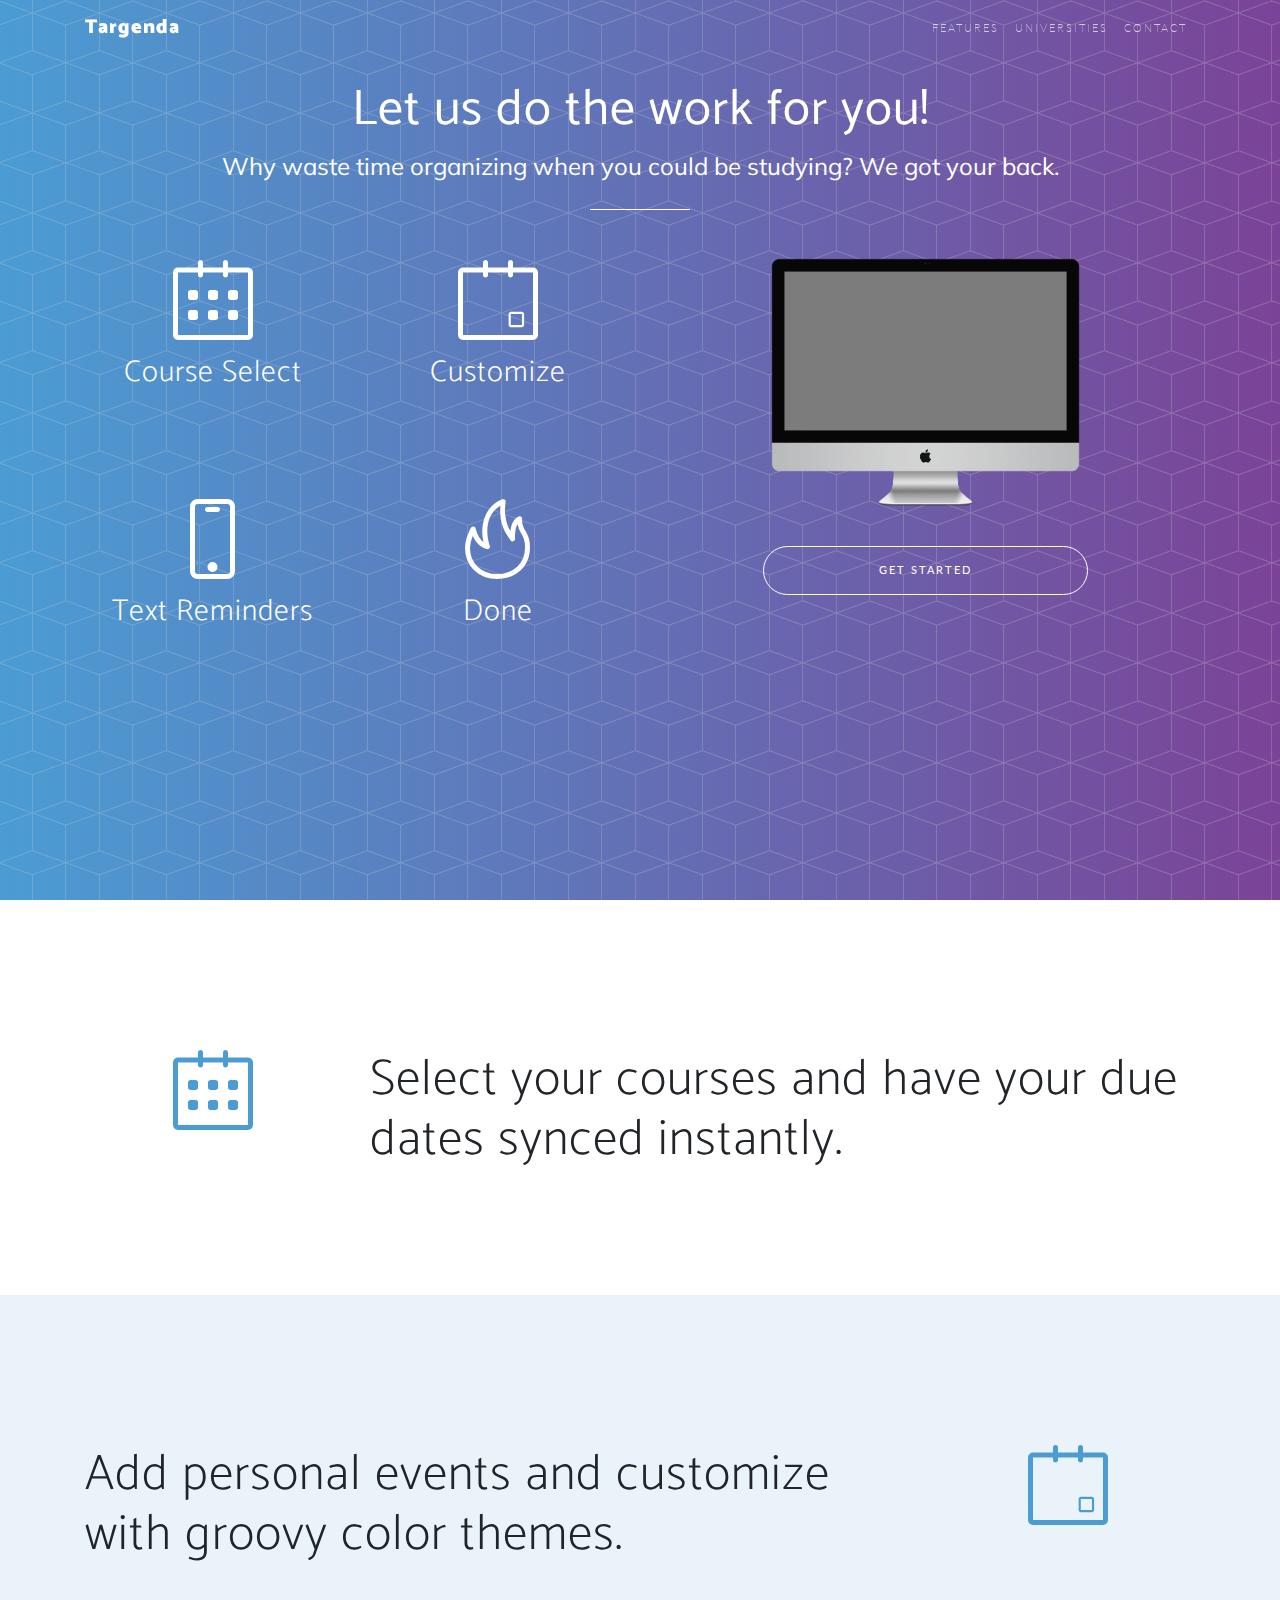
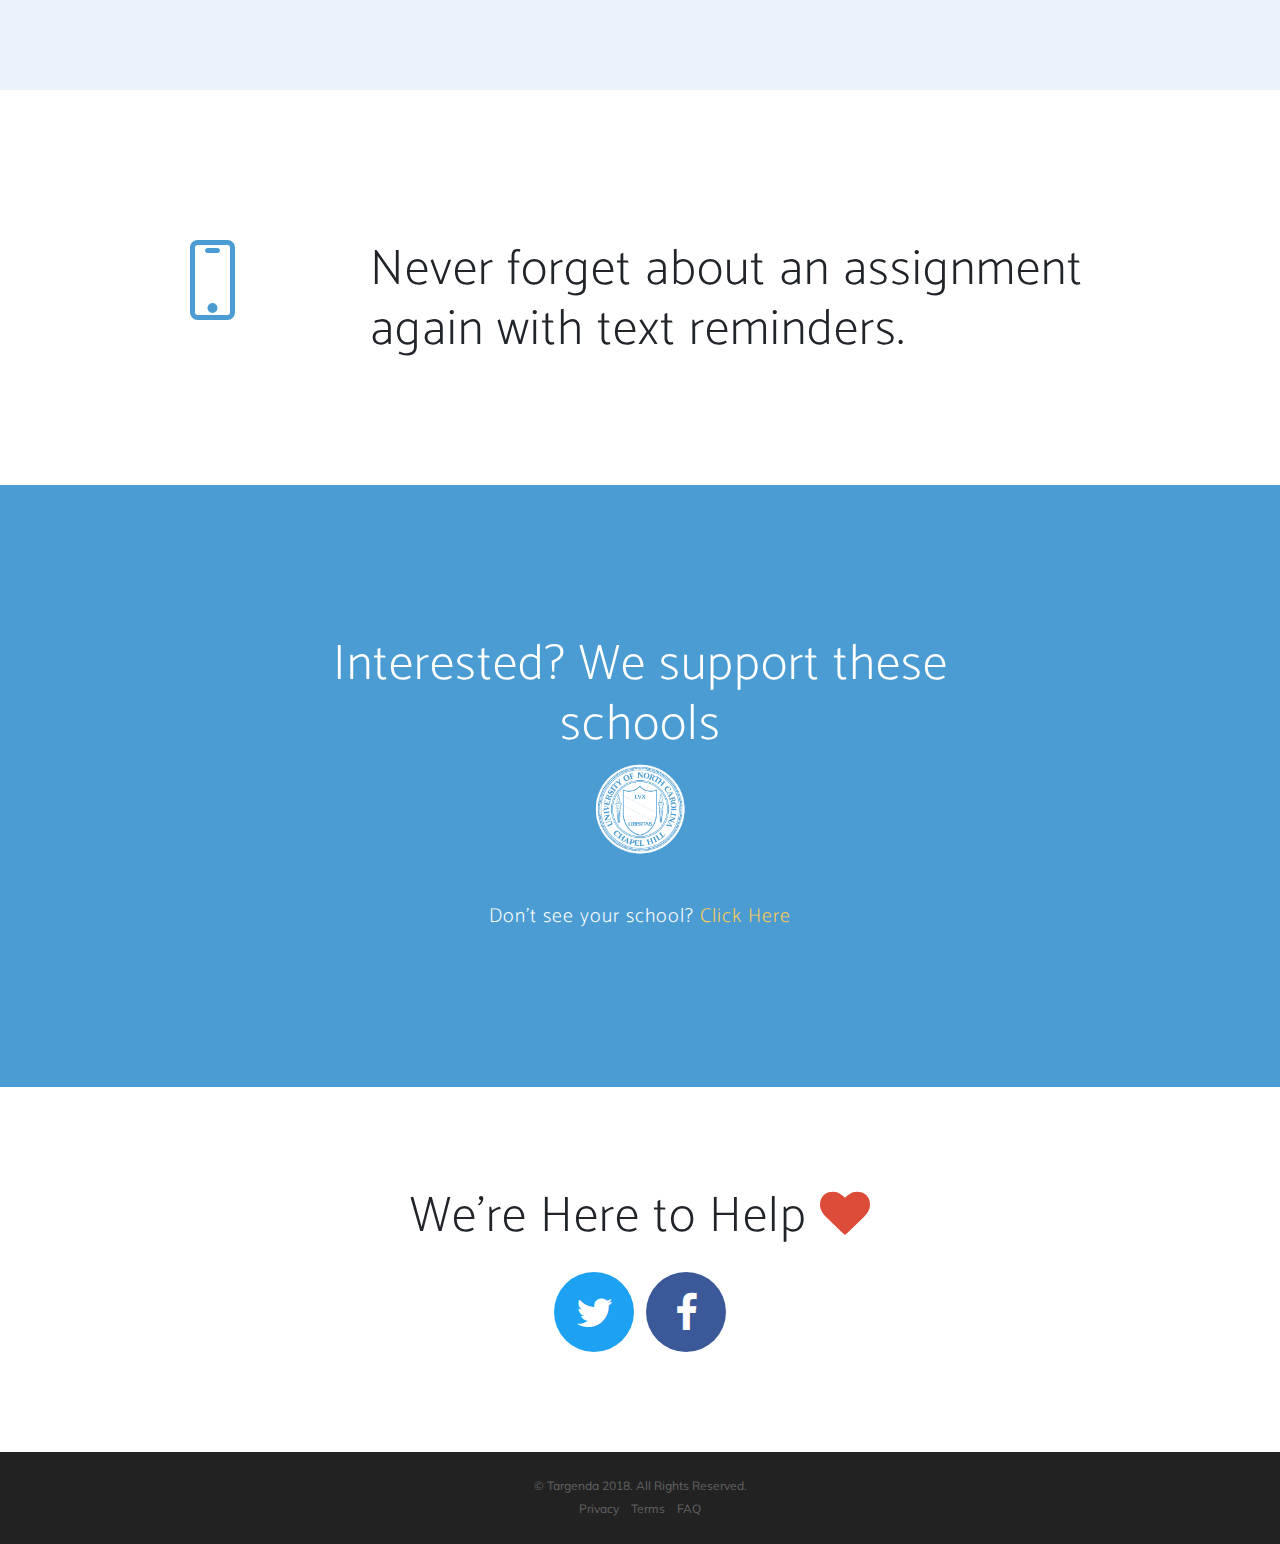
==== commit ba87bc4b: "refactor" ====
--- a/index.html
+++ b/index.html
@@ -37,7 +37,7 @@
         <div class="collapse navbar-collapse" id="navbarResponsive">
           <ul class="navbar-nav ml-auto">
             <li class="nav-item">
-              <a class="nav-link js-scroll-trigger" href="#features">About</a>
+              <a class="nav-link js-scroll-trigger" href="#select">Features</a>
             </li>
             <li class="nav-item">
               <a class="nav-link js-scroll-trigger" href="#download">Universities</a>
@@ -49,90 +49,123 @@
         </div>
       </div>
     </nav>
-
-    <header class="masthead">
-      <div class="container h-100">
-        <div class="row h-100">
-          <div class="col-lg-7 my-auto">
-            <div class="header-content mx-auto">
-              <h1 class="mb-5">Targenda is the easiest way to organize college life!</h1>
-              <a href="#features" class="btn btn-outline btn-xl js-scroll-trigger">Learn More</a>
-            </div>
-          </div>
-          <div class="col-lg-5 my-auto">
-            <div class="device-container">
-              <div class="device-mockup iphone6_plus portrait white">
-                <div class="device">
-                  <div class="screen">
-                    <!-- Demo image for screen mockup, you can put an image here, some HTML, an animation, video, or anything else! -->
-                    <img src="" class="img-fluid" alt="">
-                  </div>
-                  <div class="button">
-                    <!-- You can hook the "home button" to some JavaScript events or just remove it -->
+    <section class="masthead features" id="features">
+      <div class="container h-100" style="padding-top: 80px;">
+
+        <div class="section-heading text-center">
+          <h2><b>Let us do the work for you!</b></h2>
+          <p class="text-muted" style="color:white !important; font-size: 24px;">Why waste time organizing when you could be studying? We got your back.</p>
+          <hr style="border-color:white;">
+        </div>
+
+        <div class="row">
+
+             <div class="col-lg-6">
+              <div class="row">
+                <div class="col-lg-6">
+                  <div class="feature-item">
+                    <i class="icon-calendar text-primary"></i>
+                    <h3>Course Select</h3>
+<!--                     <p class="text-muted">Pick the courses you enrolled in</p> -->
+                  </div>
+                </div>
+                <div class="col-lg-6">
+                  <div class="feature-item">
+                    <i class="icon-event text-primary"></i>
+                    <h3>Customize</h3>
+<!--                     <p class="text-muted">Add custom events to your calendar</p> -->
+                  </div>
+                </div>
+                <div class="col-lg-6">
+                  <div class="feature-item">
+                    <i class="icon-screen-smartphone text-primary"></i>
+                    <h3>Text Reminders</h3>
+<!--                     <p class="text-muted">You're not going to miss a thing!</p> -->
+                  </div>
+                </div>
+                <div class="col-lg-6">
+                  <div class="feature-item">
+                    <i class="icon-fire text-primary"></i>
+                    <h3>Done</h3>
+<!--                     <p class="text-muted">A semester worth of organizing done in minutes</p> -->
                   </div>
                 </div>
               </div>
-            </div>
-          </div>
-        </div>
-      </div>
-    </header>
-
-    <section class="features" id="features">
-      <div class="container">
-        <div class="section-heading text-center">
-          <h2>Let us do the work for you!</h2>
-          <p class="text-muted">Why waste time organizing when you could be studying? We got your back.</p>
-          <hr>
-        </div>
-        <div class="row">
-          <div class="col-lg-4 my-auto" style="margin:auto">
-            <div class="device-container" style="margin-top: -20%;">
+            </div>         
+
+          <div class="col-lg-6 my-auto" style="margin:auto;">
+            <div class="device-container" style="margin-top: -10%;" >
               <div class="device-mockup imac portrait white">
                 <div class="device">
                   <div class="screen">
-                    <!-- Demo image for screen mockup, you can put an image here, some HTML, an animation, video, or anything else! -->
                     <img src="" class="img-fluid" alt="">
                   </div>
                   <div class="button">
-                    <!-- You can hook the "home button" to some JavaScript events or just remove it -->
                   </div>
                 </div>
               </div>
-            </div>
-          </div>
-            <div class="container-fluid">
-              <div class="row">
-                <div class="col-lg-3">
-                  <div class="feature-item">
-                    <i class="icon-calendar text-primary"></i>
-                    <h3>Course Select</h3>
-                    <p class="text-muted">Pick the courses you enrolled in</p>
-                  </div>
-                </div>
-                <div class="col-lg-3">
-                  <div class="feature-item">
-                    <i class="icon-event text-primary"></i>
-                    <h3>Customize</h3>
-                    <p class="text-muted">Add custom events to your calendar</p>
-                  </div>
-                </div>
-                <div class="col-lg-3">
-                  <div class="feature-item">
-                    <i class="icon-screen-smartphone text-primary"></i>
-                    <h3>Text Reminders</h3>
-                    <p class="text-muted">You're not going to miss a thing!</p>
-                  </div>
-                </div>
-                <div class="col-lg-3">
-                  <div class="feature-item">
-                    <i class="icon-fire text-primary"></i>
-                    <h3>Done</h3>
-                    <p class="text-muted">A semester worth of organizing done in minutes</p>
-                  </div>
-                </div>
-              </div>
-            </div>
+            <div class="center-block">
+             <a href="getstarted.html" class="center-block btn btn-outline btn-xl js-scroll-trigger" style=" margin-top: 10%;">Get Started</a> 
+            </div>
+            </div>
+
+          </div>
+
+        </div>
+      </div>
+    </section>
+
+    <section class="features" id="select" >
+      <div class="container">
+        <div class="row">
+          <div class="col col-lg-3">
+            <div class="feature-item">
+              <i class="icon-calendar text-primary" style="background-color:#4B9CD3 !important"></i>
+  <!--                     <p class="text-muted">Pick the courses you enrolled in</p> -->
+            </div>
+          </div>
+          <div class="col col-lg-9">
+            <h2 style="padding-top: 50px;">
+              Select your courses and have your due dates synced instantly.
+            </h2>
+          </div>
+        </div>
+      </div>
+
+    </section>
+
+    <section class="features" id="customize" style="background-color: #ebf3fa">
+      <div class="container">
+        <div class="row">
+          <div class="col col-lg-9">
+             <h2 style="padding-top: 50px;">
+              Add personal events and customize with groovy color themes.
+            </h2>
+          </div>
+          <div class="col col-lg-3">
+            <div class="feature-item">
+              <i class="icon-event text-primary" style="background-color:#4B9CD3 !important"></i>
+  <!--                     <p class="text-muted">Pick the courses you enrolled in</p> -->
+            </div>
+          </div>
+        </div>
+      </div>
+    </section>
+
+    <section class="features" id="reminders">
+      <div class="container">
+        <div class="row">
+          <div class="col col-lg-3">
+            <div class="feature-item">
+              <i class="icon-screen-smartphone text-primary" style="background-color:#4B9CD3 !important"></i>
+<!--                     <p class="text-muted">You're not going to miss a thing!</p> -->
+            </div>
+          </div>
+          <div class="col col-lg-9">
+            <h2 style="padding-top: 50px;">
+              Never forget about an assignment again with text reminders.
+            </h2>
+          </div>
         </div>
       </div>
     </section>
@@ -145,6 +178,11 @@
             <div class="col-sm-2" style="margin:auto">
                 <div class="ratio img-responsive img-circle" style="background-image: url(img/unc.png);"></div>
             </div>
+          </div>
+        </div>
+        <div class="row" style="padding-top: 50px;">
+          <div class="col col-lg-12">
+            <h5 style="color:white">Don't see your school? <a class="school-link" href="https://docs.google.com/forms/d/e/1FAIpQLSfGVlHg6RF31MeiN33lH_jnzjKGVxD5ISedGbG-4EjNiMjqAA/viewform?usp=sf_link">Click Here</a></h5>       
           </div>
         </div>
       </div>
--- a/css/new-age.css
+++ b/css/new-age.css
@@ -10,6 +10,11 @@
     border-radius: 0;
 }
 
+
+.school-link {
+  cursor: pointer;
+}
+
 .ratio {
     background-position: center center;
     background-repeat: no-repeat;
@@ -29,7 +34,18 @@
     max-width: 100%;
 }
 
-
+.raised-card {
+      box-shadow: 3px 5px 5px 5px #888888;
+      height:500px;
+      margin-top: 80px;
+  background: url("../img/bg-pattern.png"), #4B9CD3;
+  background: url("../img/bg-pattern.png"), -webkit-linear-gradient(to left, #7b4397, #4B9CD3);
+  background: url("../img/bg-pattern.png"), linear-gradient(to left, #7b4397, #4B9CD3);
+}
+
+.btn-custom:hover {
+  background-color: lightgrey !important;
+}
 body {
   font-family: 'Muli', 'Helvetica', 'Arial', 'sans-serif';
 }
@@ -174,7 +190,7 @@
   }
 }
 
-header.masthead {
+section.masthead {
   position: relative;
   width: 100%;
   padding-top: 150px;
@@ -185,41 +201,47 @@
   background: url("../img/bg-pattern.png"), linear-gradient(to left, #7b4397, #4B9CD3);
 }
 
-header.masthead .header-content {
+section.masthead .header-content {
   max-width: 500px;
   margin-bottom: 100px;
   text-align: center;
 }
 
-header.masthead .header-content h1 {
+section.masthead .header-content h1 {
   font-size: 30px;
 }
 
-header.masthead .device-container {
+section.masthead .device-container {
   max-width: 325px;
   margin-right: auto;
   margin-left: auto;
 }
 
-header.masthead .device-container .screen img {
+.center-block {
+   margin-left:auto;
+   margin-right:auto;
+   display:block;
+}
+
+section.masthead .device-container .screen img {
   border-radius: 3px;
 }
 
 @media (min-width: 992px) {
-  header.masthead {
+  section.masthead {
     height: 100vh;
     min-height: 775px;
     padding-top: 0;
     padding-bottom: 0;
   }
-  header.masthead .header-content {
+  section.masthead .header-content {
     margin-bottom: 0;
     text-align: left;
   }
-  header.masthead .header-content h1 {
+  section.masthead .header-content h1 {
     font-size: 50px;
   }
-  header.masthead .device-container {
+  section.masthead .device-container {
     max-width: 325px;
   }
 }
@@ -261,9 +283,6 @@
   }
 }
 
-section.features .section-heading {
-  margin-bottom: 100px;
-}
 
 section.features .section-heading h2 {
   margin-top: 0;
@@ -303,8 +322,7 @@
   font-size: 80px;
   display: block;
   margin-bottom: 15px;
-  background: -webkit-linear-gradient(to left, #4B9CD3, #4B9CD3);
-  background: linear-gradient(to left, #4B9CD3, #4B9CD3);
+  background-color: white;
   -webkit-background-clip: text;
   -webkit-text-fill-color: transparent;
 }
